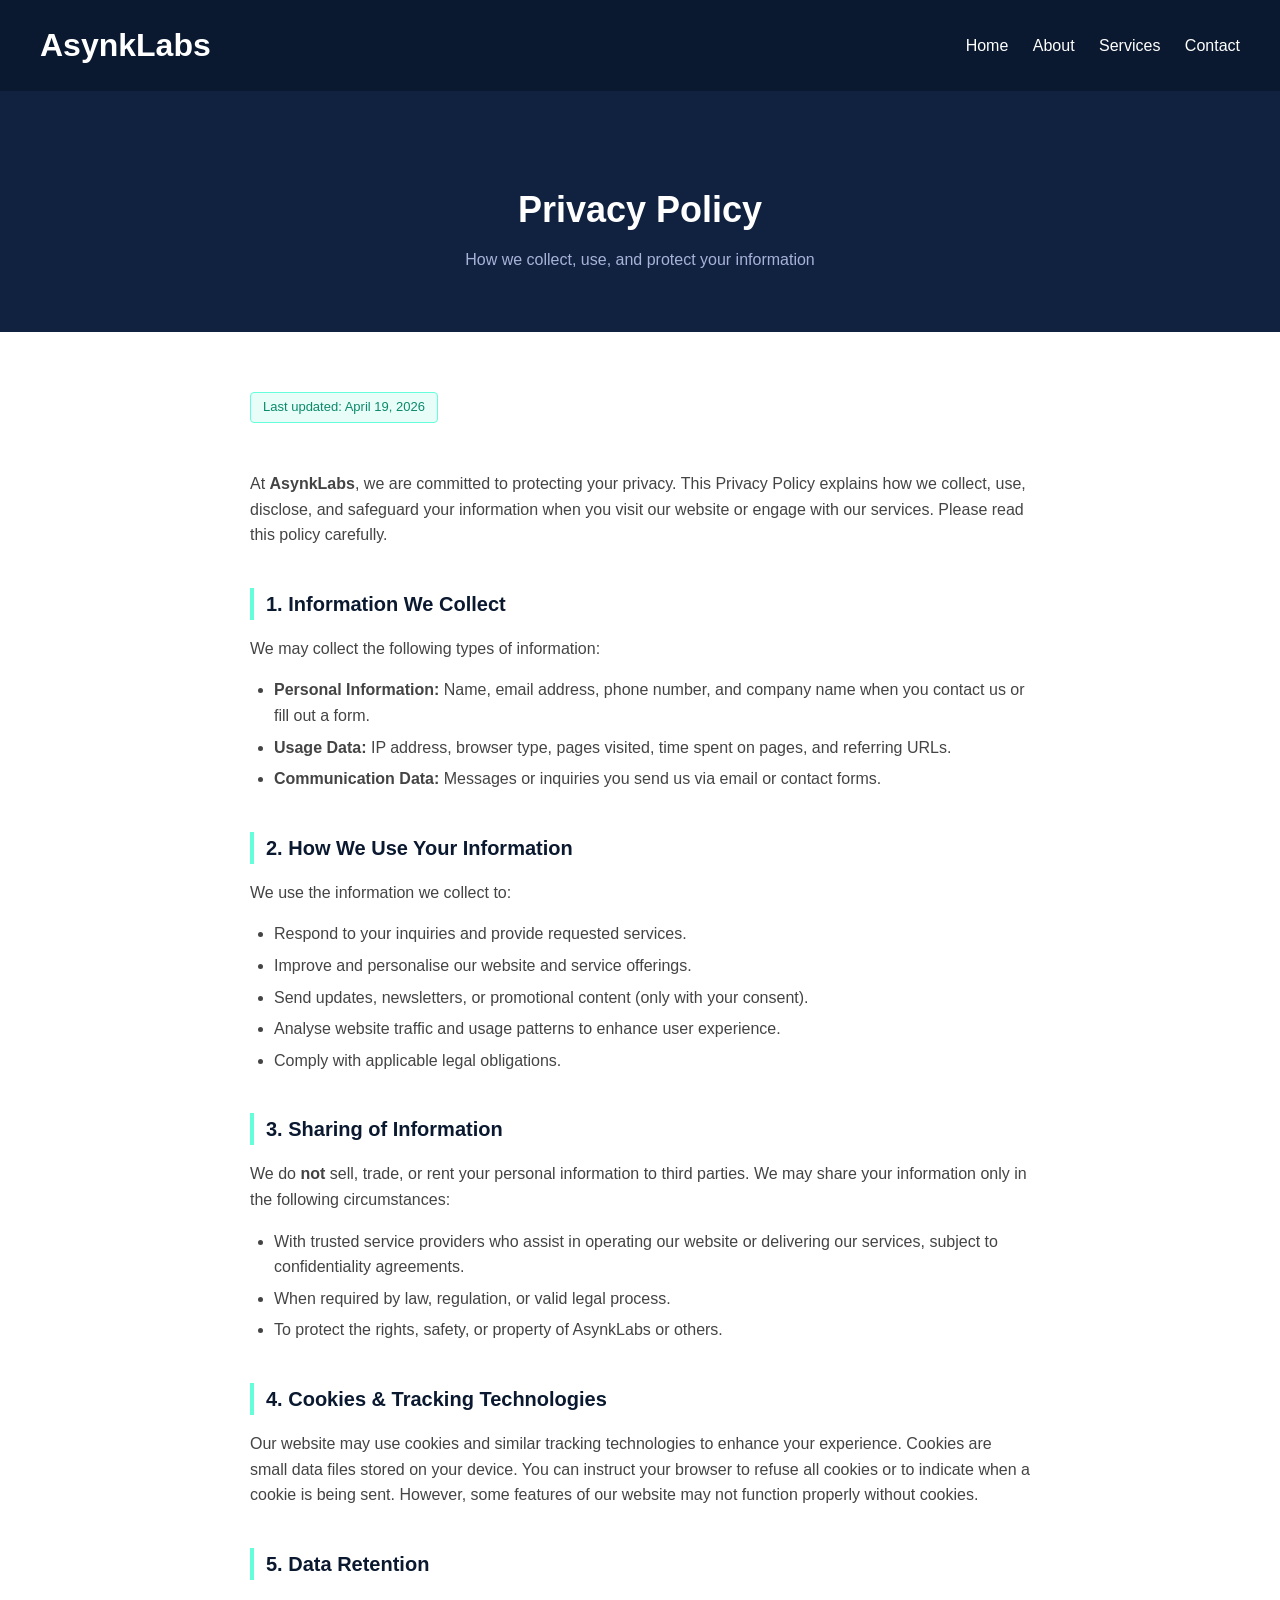
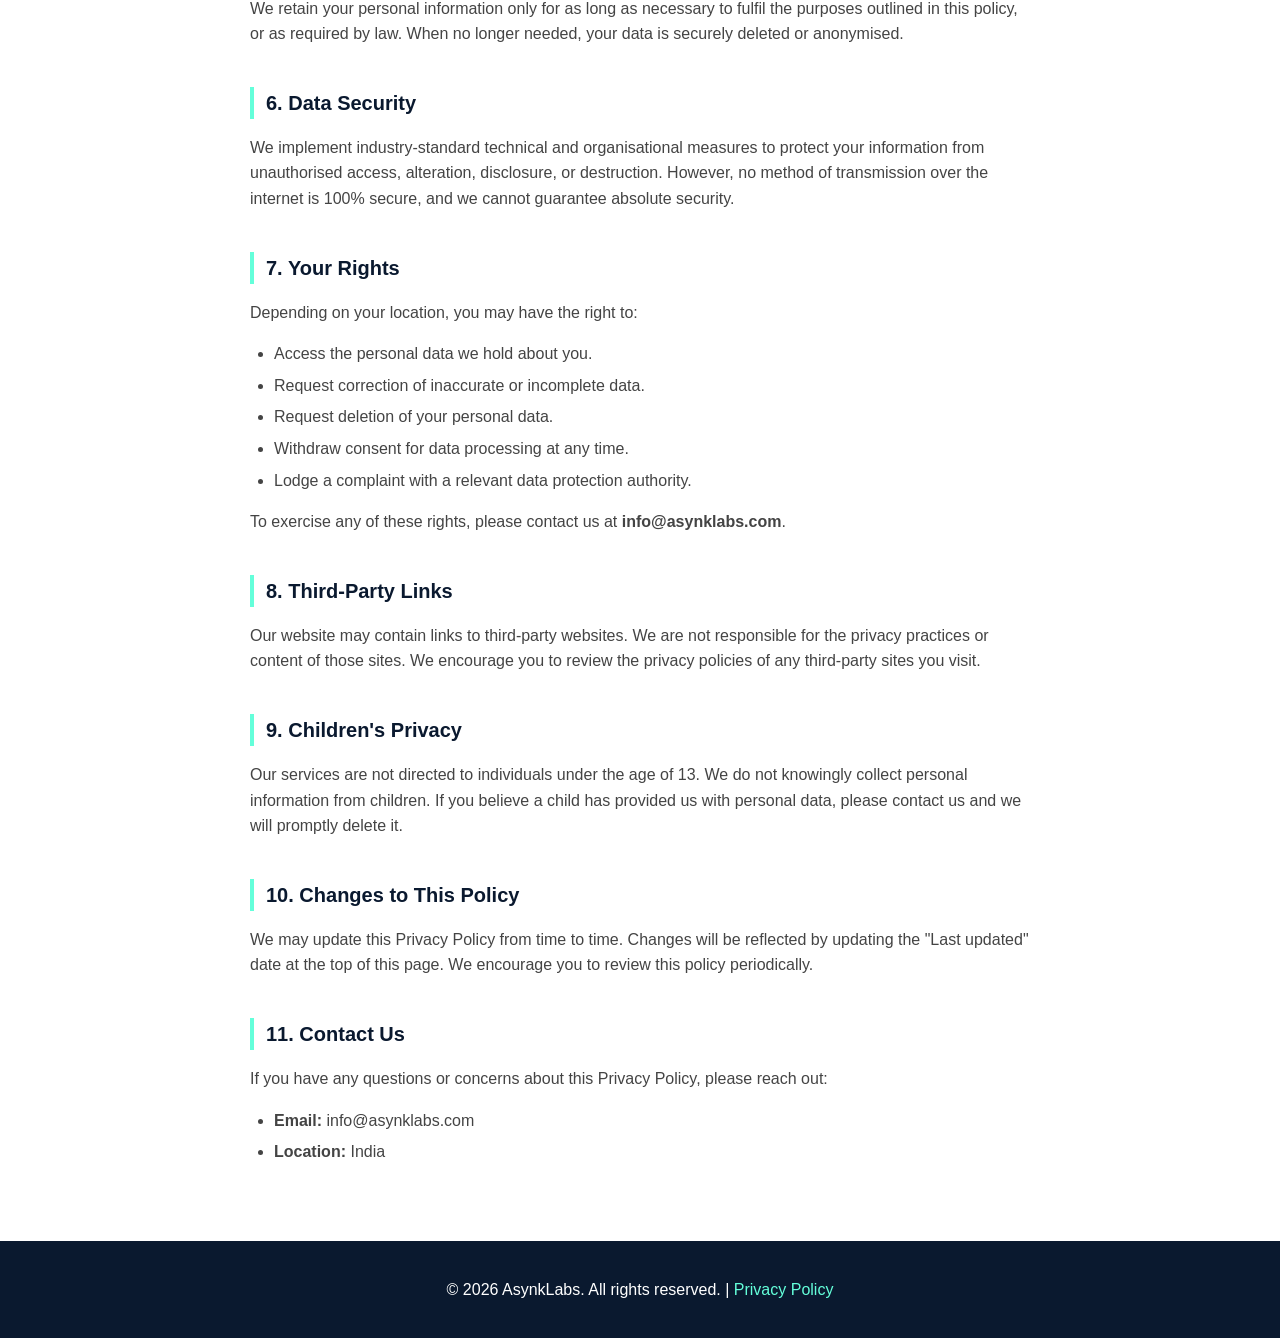
==== website/privacy/index.html @ 5ed9a12c "privacy page added" ====
<!DOCTYPE html>
<html lang="en">
<head>
  <meta charset="UTF-8">
  <title>Privacy Policy | AsynkLabs</title>
  <meta name="viewport" content="width=device-width, initial-scale=1.0">
  <link rel="stylesheet" href="../css/style.css">
</head>

<body>

<header>
  <h1>AsynkLabs</h1>
  <nav>
    <a href="../index.html">Home</a>
    <a href="../index.html#about">About</a>
    <a href="../index.html#services">Services</a>
    <a href="../index.html#contact">Contact</a>
  </nav>
</header>

<section class="policy-hero">
  <h2>Privacy Policy</h2>
  <p>How we collect, use, and protect your information</p>
</section>

<div class="policy-content">

  <span class="last-updated">Last updated: April 19, 2026</span>

  <p>
    At <strong>AsynkLabs</strong>, we are committed to protecting your privacy. This Privacy Policy
    explains how we collect, use, disclose, and safeguard your information when you visit our website
    or engage with our services. Please read this policy carefully.
  </p>

  <h3>1. Information We Collect</h3>
  <p>We may collect the following types of information:</p>
  <ul>
    <li><strong>Personal Information:</strong> Name, email address, phone number, and company name when you contact us or fill out a form.</li>
    <li><strong>Usage Data:</strong> IP address, browser type, pages visited, time spent on pages, and referring URLs.</li>
    <li><strong>Communication Data:</strong> Messages or inquiries you send us via email or contact forms.</li>
  </ul>

  <h3>2. How We Use Your Information</h3>
  <p>We use the information we collect to:</p>
  <ul>
    <li>Respond to your inquiries and provide requested services.</li>
    <li>Improve and personalise our website and service offerings.</li>
    <li>Send updates, newsletters, or promotional content (only with your consent).</li>
    <li>Analyse website traffic and usage patterns to enhance user experience.</li>
    <li>Comply with applicable legal obligations.</li>
  </ul>

  <h3>3. Sharing of Information</h3>
  <p>
    We do <strong>not</strong> sell, trade, or rent your personal information to third parties.
    We may share your information only in the following circumstances:
  </p>
  <ul>
    <li>With trusted service providers who assist in operating our website or delivering our services, subject to confidentiality agreements.</li>
    <li>When required by law, regulation, or valid legal process.</li>
    <li>To protect the rights, safety, or property of AsynkLabs or others.</li>
  </ul>

  <h3>4. Cookies & Tracking Technologies</h3>
  <p>
    Our website may use cookies and similar tracking technologies to enhance your experience.
    Cookies are small data files stored on your device. You can instruct your browser to refuse
    all cookies or to indicate when a cookie is being sent. However, some features of our website
    may not function properly without cookies.
  </p>

  <h3>5. Data Retention</h3>
  <p>
    We retain your personal information only for as long as necessary to fulfil the purposes
    outlined in this policy, or as required by law. When no longer needed, your data is
    securely deleted or anonymised.
  </p>

  <h3>6. Data Security</h3>
  <p>
    We implement industry-standard technical and organisational measures to protect your
    information from unauthorised access, alteration, disclosure, or destruction. However,
    no method of transmission over the internet is 100% secure, and we cannot guarantee
    absolute security.
  </p>

  <h3>7. Your Rights</h3>
  <p>Depending on your location, you may have the right to:</p>
  <ul>
    <li>Access the personal data we hold about you.</li>
    <li>Request correction of inaccurate or incomplete data.</li>
    <li>Request deletion of your personal data.</li>
    <li>Withdraw consent for data processing at any time.</li>
    <li>Lodge a complaint with a relevant data protection authority.</li>
  </ul>
  <p>To exercise any of these rights, please contact us at <strong>info@asynklabs.com</strong>.</p>

  <h3>8. Third-Party Links</h3>
  <p>
    Our website may contain links to third-party websites. We are not responsible for the
    privacy practices or content of those sites. We encourage you to review the privacy
    policies of any third-party sites you visit.
  </p>

  <h3>9. Children's Privacy</h3>
  <p>
    Our services are not directed to individuals under the age of 13. We do not knowingly
    collect personal information from children. If you believe a child has provided us with
    personal data, please contact us and we will promptly delete it.
  </p>

  <h3>10. Changes to This Policy</h3>
  <p>
    We may update this Privacy Policy from time to time. Changes will be reflected by updating
    the "Last updated" date at the top of this page. We encourage you to review this policy
    periodically.
  </p>

  <h3>11. Contact Us</h3>
  <p>If you have any questions or concerns about this Privacy Policy, please reach out:</p>
  <ul>
    <li><strong>Email:</strong> info@asynklabs.com</li>
    <li><strong>Location:</strong> India</li>
  </ul>

</div>

<footer>
  <p>
    © 2026 AsynkLabs. All rights reserved. |
    <a href="../privacy/">Privacy Policy</a>
  </p>
</footer>

</body>
</html>
---- website/css/style.css ----
/* AsynkLabs — Shared Stylesheet */

* {
  box-sizing: border-box;
}

body {
  margin: 0;
  font-family: Arial, sans-serif;
  line-height: 1.6;
  color: #222;
}

/* ── Header ── */
header {
  background: #0a192f;
  color: #fff;
  padding: 20px 40px;
  display: flex;
  justify-content: space-between;
  align-items: center;
}

header h1 {
  margin: 0;
}

nav a {
  color: #fff;
  margin-left: 20px;
  text-decoration: none;
}

nav a:hover {
  color: #64ffda;
}

/* ── Hero ── */
.hero {
  background: #112240;
  color: white;
  padding: 80px 40px;
  text-align: center;
}

.hero h2 {
  font-size: 40px;
  margin-bottom: 10px;
}

/* ── Generic section ── */
.section {
  padding: 60px 40px;
  text-align: center;
}

/* ── Service cards ── */
.services {
  display: grid;
  grid-template-columns: repeat(auto-fit, minmax(250px, 1fr));
  gap: 20px;
  margin-top: 30px;
}

.card {
  padding: 20px;
  border: 1px solid #ddd;
  border-radius: 10px;
}

/* ── Button ── */
.btn {
  background: #64ffda;
  color: #000;
  padding: 10px 20px;
  border: none;
  border-radius: 5px;
  cursor: pointer;
  margin-top: 15px;
  font-size: 15px;
}

.btn:hover {
  background: #52d4b8;
}

/* ── Footer ── */
footer {
  background: #0a192f;
  color: white;
  text-align: center;
  padding: 20px;
}

footer a {
  color: #64ffda;
  text-decoration: none;
}

footer a:hover {
  text-decoration: underline;
}

/* ── Privacy Policy page ── */
.policy-hero {
  background: #112240;
  color: #fff;
  padding: 60px 40px;
  text-align: center;
}

.policy-hero h2 {
  font-size: 36px;
  margin-bottom: 8px;
}

.policy-hero p {
  color: #a8b2d8;
  margin: 0;
}

.policy-content {
  max-width: 860px;
  margin: 0 auto;
  padding: 60px 40px;
}

.policy-content h3 {
  color: #0a192f;
  margin-top: 40px;
  margin-bottom: 8px;
  font-size: 20px;
  border-left: 4px solid #64ffda;
  padding-left: 12px;
}

.policy-content p,
.policy-content ul {
  color: #444;
  margin-bottom: 16px;
}

.policy-content ul {
  padding-left: 24px;
}

.policy-content ul li {
  margin-bottom: 6px;
}

.policy-content .last-updated {
  display: inline-block;
  background: #e8fdf8;
  color: #0a8a6a;
  border: 1px solid #64ffda;
  border-radius: 4px;
  padding: 4px 12px;
  font-size: 13px;
  margin-bottom: 32px;
}
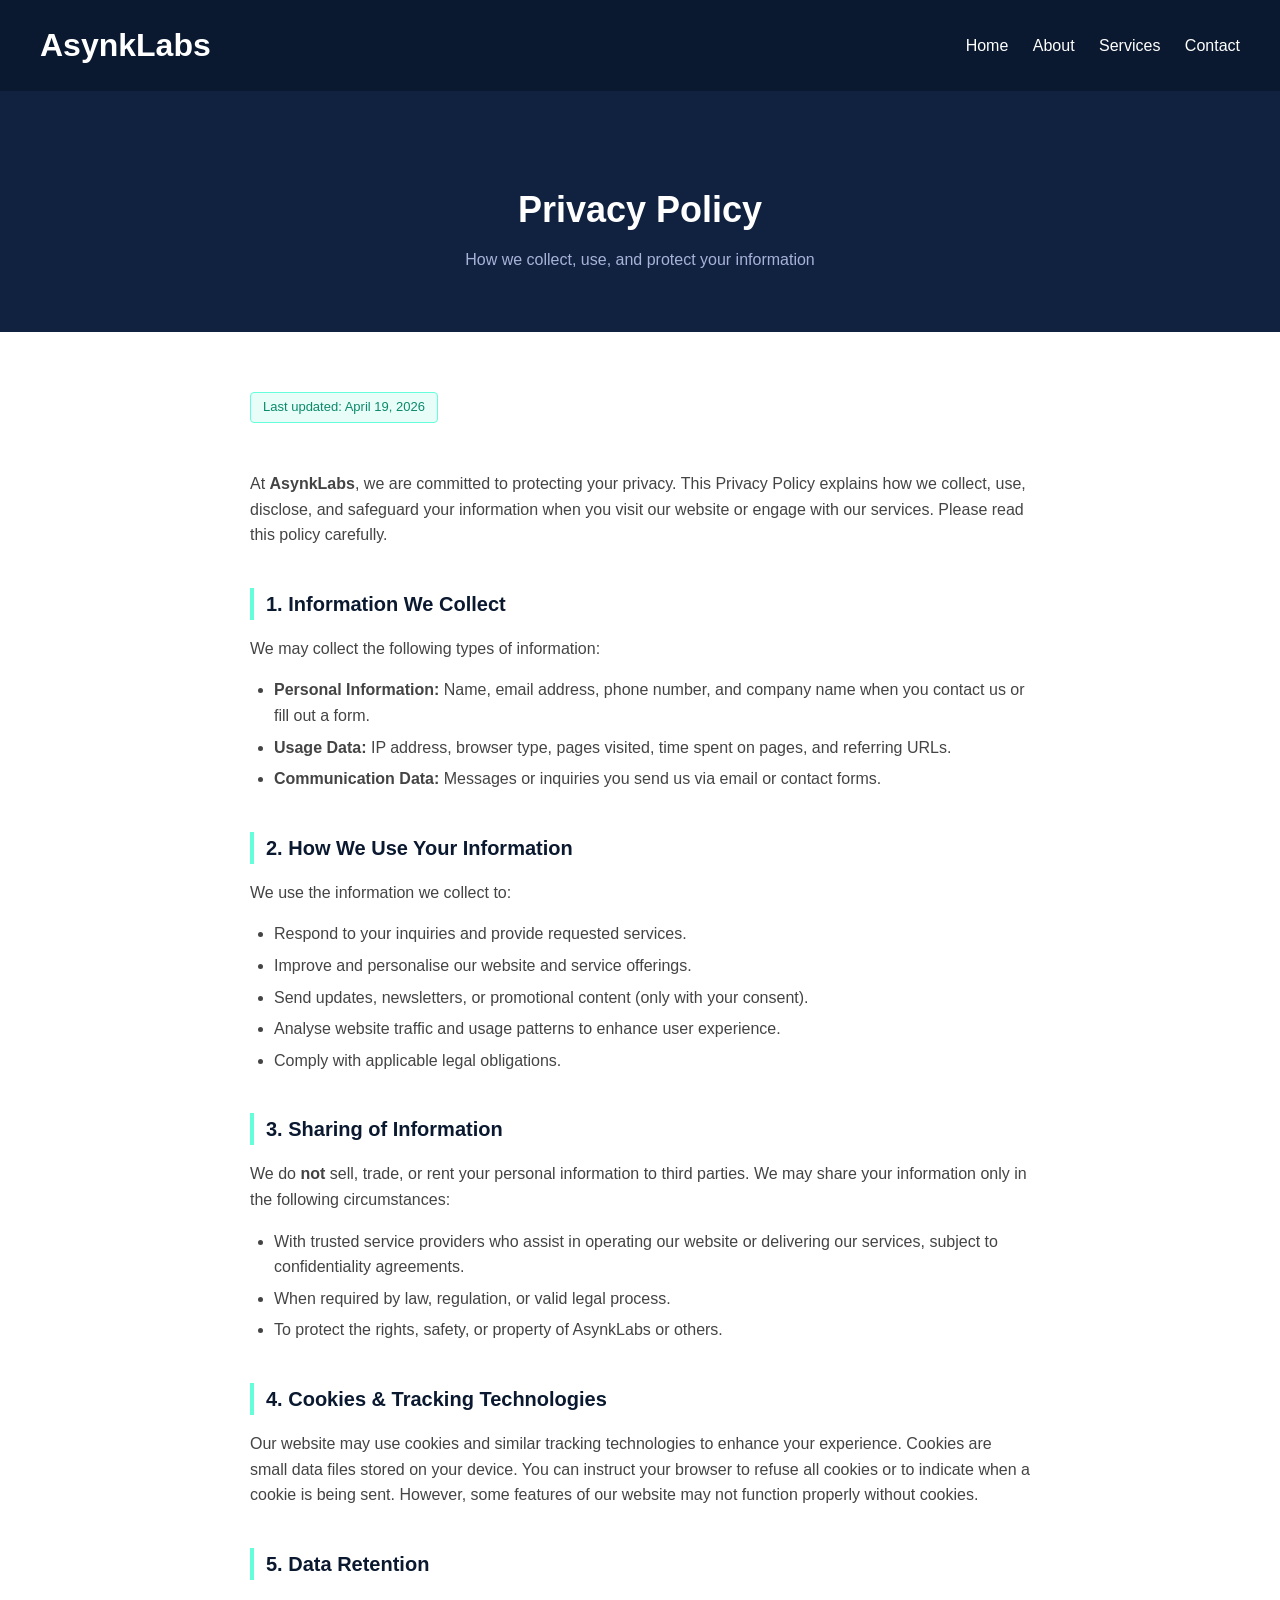
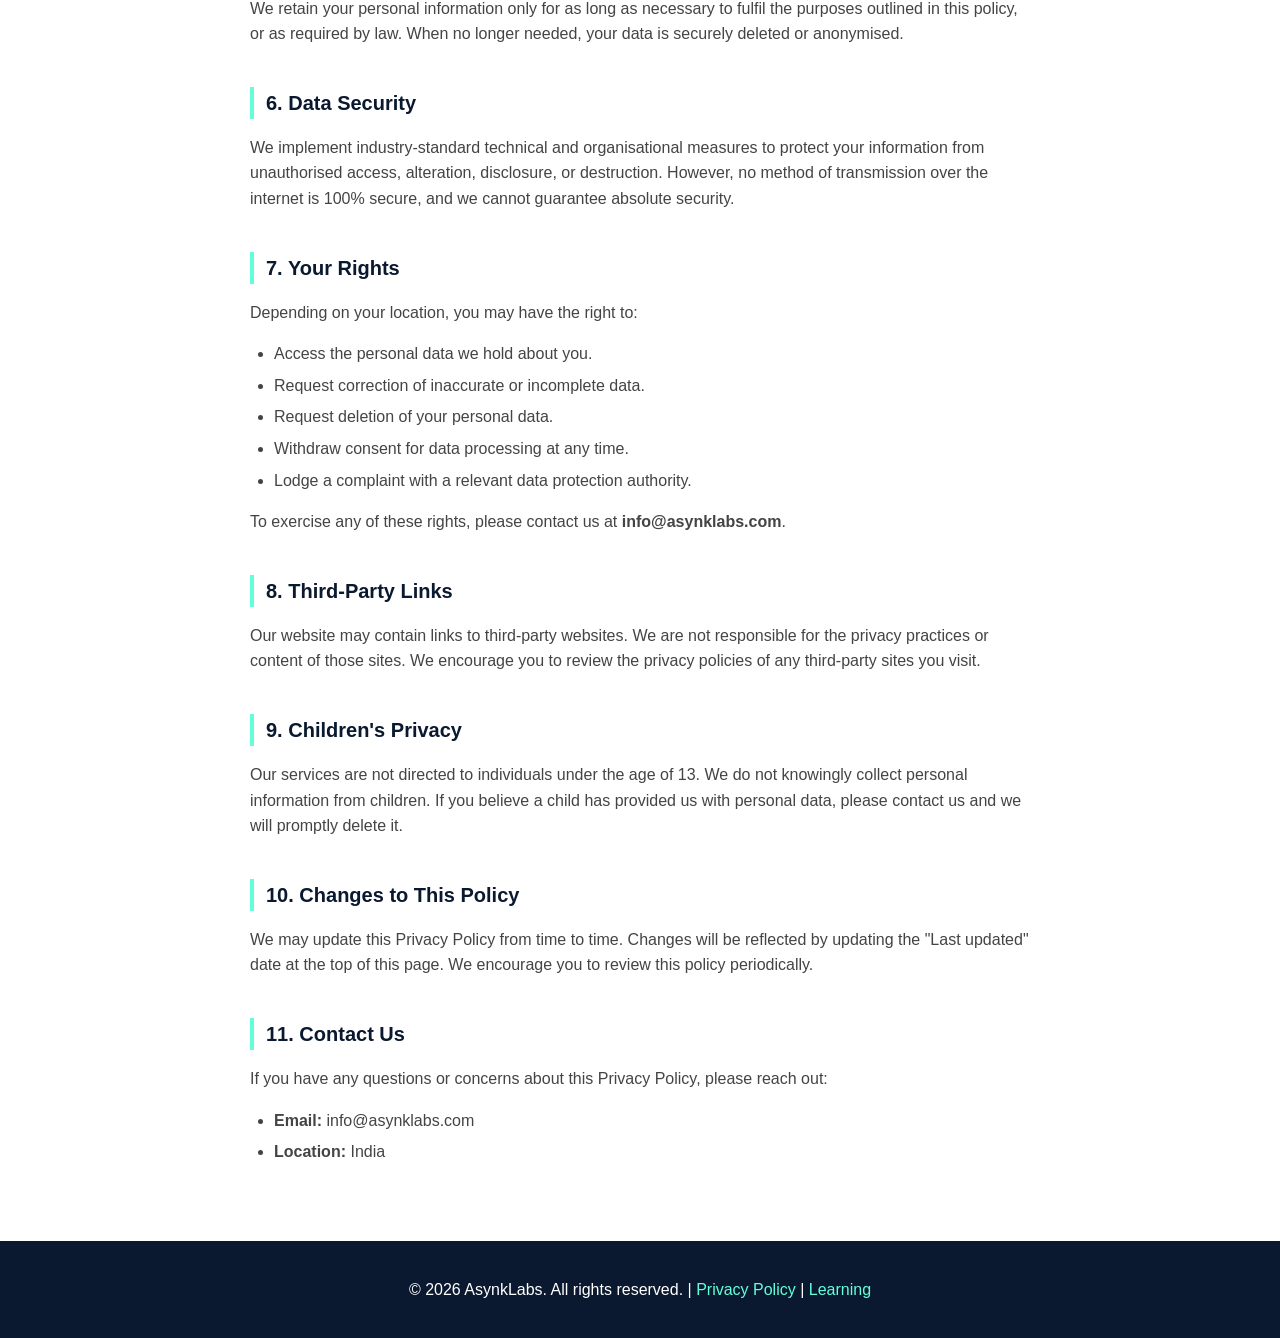
==== commit d740e638: "added link to learning site" ====
--- a/website/privacy/index.html
+++ b/website/privacy/index.html
@@ -130,7 +130,8 @@
 <footer>
   <p>
     © 2026 AsynkLabs. All rights reserved. |
-    <a href="../privacy/">Privacy Policy</a>
+    <a href="../privacy/">Privacy Policy</a> |
+    <a href="https://learning.asynklabs.com/" target="_blank" rel="noopener noreferrer">Learning</a>
   </p>
 </footer>
 
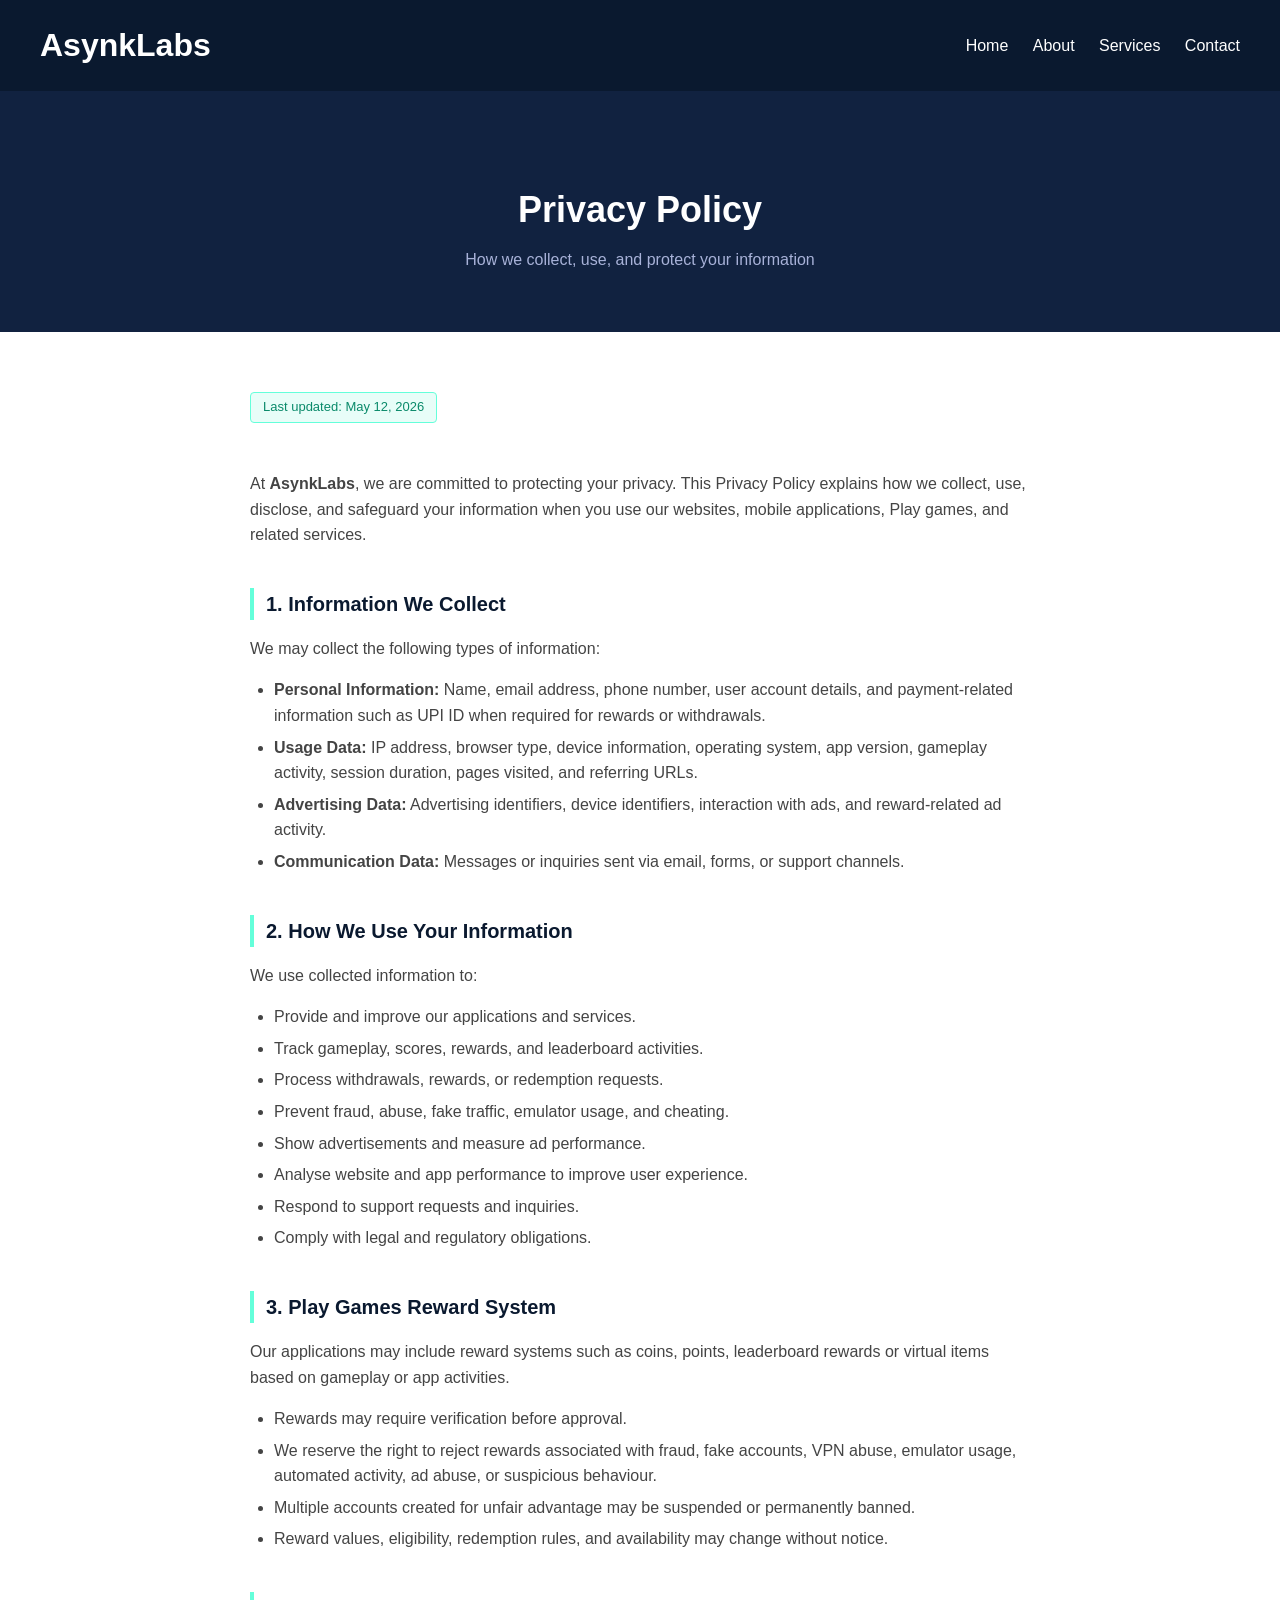
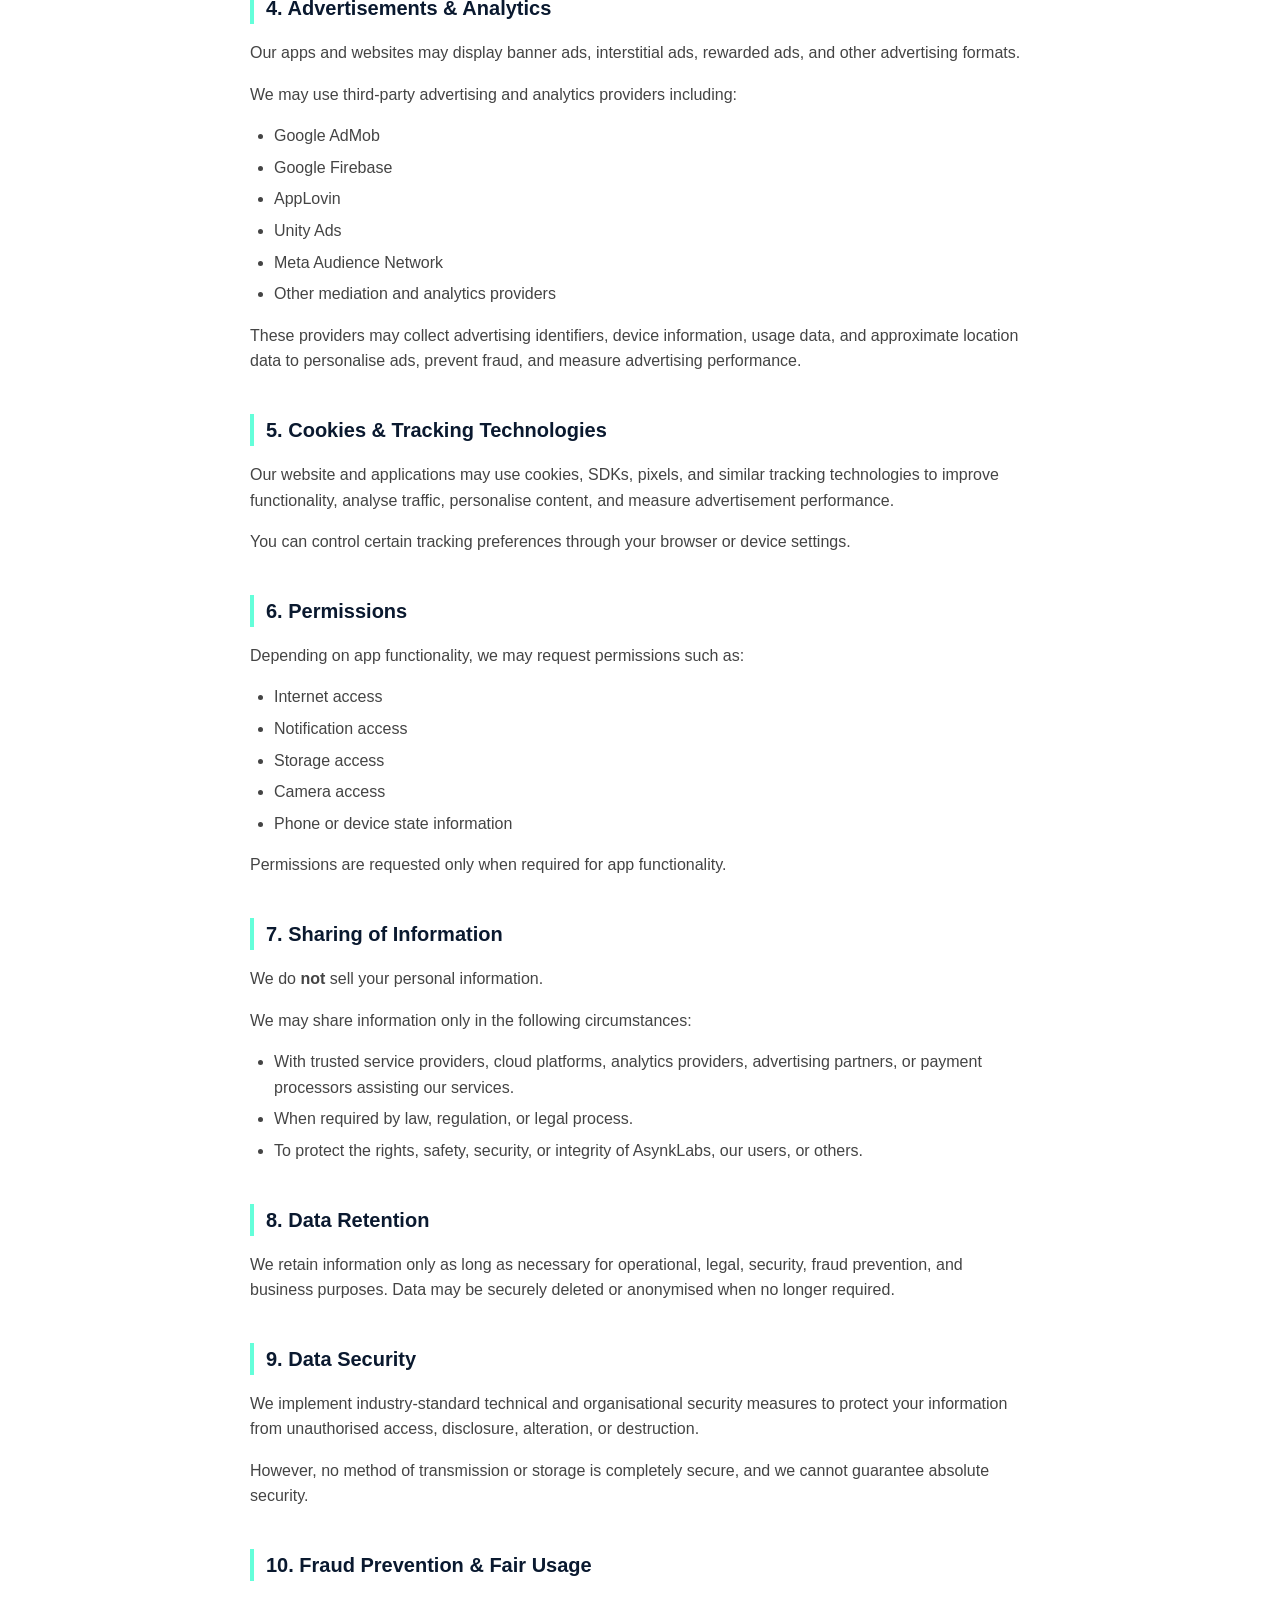
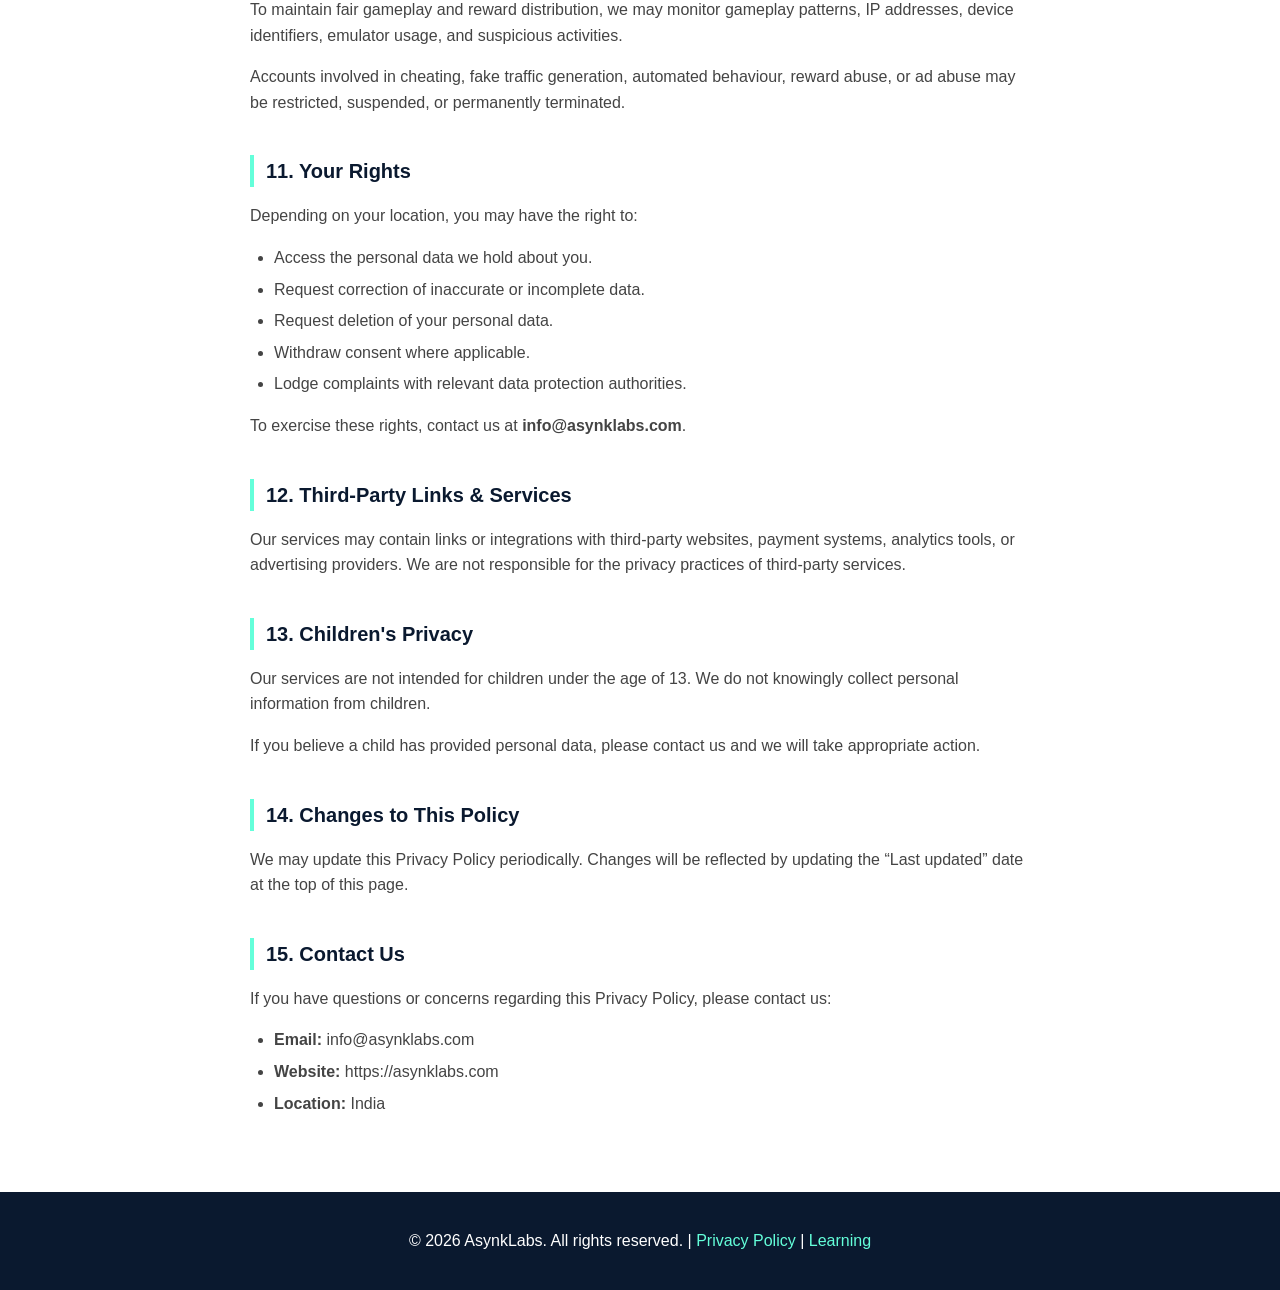
==== commit 5762876d: "policy update" ====
--- a/website/privacy/index.html
+++ b/website/privacy/index.html
@@ -26,102 +26,260 @@
 
 <div class="policy-content">
 
-  <span class="last-updated">Last updated: April 19, 2026</span>
-
-  <p>
-    At <strong>AsynkLabs</strong>, we are committed to protecting your privacy. This Privacy Policy
-    explains how we collect, use, disclose, and safeguard your information when you visit our website
-    or engage with our services. Please read this policy carefully.
+  <span class="last-updated">Last updated: May 12, 2026</span>
+
+  <p>
+    At <strong>AsynkLabs</strong>, we are committed to protecting your privacy.
+    This Privacy Policy explains how we collect, use, disclose, and safeguard
+    your information when you use our websites, mobile applications,
+    Play games, and related services.
   </p>
 
   <h3>1. Information We Collect</h3>
+
   <p>We may collect the following types of information:</p>
-  <ul>
-    <li><strong>Personal Information:</strong> Name, email address, phone number, and company name when you contact us or fill out a form.</li>
-    <li><strong>Usage Data:</strong> IP address, browser type, pages visited, time spent on pages, and referring URLs.</li>
-    <li><strong>Communication Data:</strong> Messages or inquiries you send us via email or contact forms.</li>
+
+  <ul>
+    <li>
+      <strong>Personal Information:</strong>
+      Name, email address, phone number, user account details,
+      and payment-related information such as UPI ID when required
+      for rewards or withdrawals.
+    </li>
+
+    <li>
+      <strong>Usage Data:</strong>
+      IP address, browser type, device information, operating system,
+      app version, gameplay activity, session duration, pages visited,
+      and referring URLs.
+    </li>
+
+    <li>
+      <strong>Advertising Data:</strong>
+      Advertising identifiers, device identifiers, interaction with ads,
+      and reward-related ad activity.
+    </li>
+
+    <li>
+      <strong>Communication Data:</strong>
+      Messages or inquiries sent via email, forms, or support channels.
+    </li>
   </ul>
 
   <h3>2. How We Use Your Information</h3>
-  <p>We use the information we collect to:</p>
-  <ul>
-    <li>Respond to your inquiries and provide requested services.</li>
-    <li>Improve and personalise our website and service offerings.</li>
-    <li>Send updates, newsletters, or promotional content (only with your consent).</li>
-    <li>Analyse website traffic and usage patterns to enhance user experience.</li>
-    <li>Comply with applicable legal obligations.</li>
-  </ul>
-
-  <h3>3. Sharing of Information</h3>
-  <p>
-    We do <strong>not</strong> sell, trade, or rent your personal information to third parties.
-    We may share your information only in the following circumstances:
-  </p>
-  <ul>
-    <li>With trusted service providers who assist in operating our website or delivering our services, subject to confidentiality agreements.</li>
-    <li>When required by law, regulation, or valid legal process.</li>
-    <li>To protect the rights, safety, or property of AsynkLabs or others.</li>
-  </ul>
-
-  <h3>4. Cookies & Tracking Technologies</h3>
-  <p>
-    Our website may use cookies and similar tracking technologies to enhance your experience.
-    Cookies are small data files stored on your device. You can instruct your browser to refuse
-    all cookies or to indicate when a cookie is being sent. However, some features of our website
-    may not function properly without cookies.
-  </p>
-
-  <h3>5. Data Retention</h3>
-  <p>
-    We retain your personal information only for as long as necessary to fulfil the purposes
-    outlined in this policy, or as required by law. When no longer needed, your data is
-    securely deleted or anonymised.
-  </p>
-
-  <h3>6. Data Security</h3>
-  <p>
-    We implement industry-standard technical and organisational measures to protect your
-    information from unauthorised access, alteration, disclosure, or destruction. However,
-    no method of transmission over the internet is 100% secure, and we cannot guarantee
-    absolute security.
-  </p>
-
-  <h3>7. Your Rights</h3>
+
+  <p>We use collected information to:</p>
+
+  <ul>
+    <li>Provide and improve our applications and services.</li>
+    <li>Track gameplay, scores, rewards, and leaderboard activities.</li>
+    <li>Process withdrawals, rewards, or redemption requests.</li>
+    <li>Prevent fraud, abuse, fake traffic, emulator usage, and cheating.</li>
+    <li>Show advertisements and measure ad performance.</li>
+    <li>Analyse website and app performance to improve user experience.</li>
+    <li>Respond to support requests and inquiries.</li>
+    <li>Comply with legal and regulatory obligations.</li>
+  </ul>
+
+  <h3>3. Play Games Reward System</h3>
+
+  <p>
+    Our applications may include reward systems such as coins, points,
+    leaderboard rewards or virtual items based
+    on gameplay or app activities.
+  </p>
+
+  <ul>
+    <li>Rewards may require verification before approval.</li>
+    <li>
+      We reserve the right to reject rewards associated with fraud,
+      fake accounts, VPN abuse, emulator usage, automated activity,
+      ad abuse, or suspicious behaviour.
+    </li>
+    <li>
+      Multiple accounts created for unfair advantage may be suspended
+      or permanently banned.
+    </li>
+    <li>
+      Reward values, eligibility, redemption rules, and availability
+      may change without notice.
+    </li>
+  </ul>
+
+  <h3>4. Advertisements & Analytics</h3>
+
+  <p>
+    Our apps and websites may display banner ads, interstitial ads,
+    rewarded ads, and other advertising formats.
+  </p>
+
+  <p>
+    We may use third-party advertising and analytics providers including:
+  </p>
+
+  <ul>
+    <li>Google AdMob</li>
+    <li>Google Firebase</li>
+    <li>AppLovin</li>
+    <li>Unity Ads</li>
+    <li>Meta Audience Network</li>
+    <li>Other mediation and analytics providers</li>
+  </ul>
+
+  <p>
+    These providers may collect advertising identifiers, device information,
+    usage data, and approximate location data to personalise ads,
+    prevent fraud, and measure advertising performance.
+  </p>
+
+  <h3>5. Cookies & Tracking Technologies</h3>
+
+  <p>
+    Our website and applications may use cookies, SDKs, pixels,
+    and similar tracking technologies to improve functionality,
+    analyse traffic, personalise content, and measure advertisement performance.
+  </p>
+
+  <p>
+    You can control certain tracking preferences through your browser
+    or device settings.
+  </p>
+
+  <h3>6. Permissions</h3>
+
+  <p>
+    Depending on app functionality, we may request permissions such as:
+  </p>
+
+  <ul>
+    <li>Internet access</li>
+    <li>Notification access</li>
+    <li>Storage access</li>
+    <li>Camera access</li>
+    <li>Phone or device state information</li>
+  </ul>
+
+  <p>
+    Permissions are requested only when required for app functionality.
+  </p>
+
+  <h3>7. Sharing of Information</h3>
+
+  <p>
+    We do <strong>not</strong> sell your personal information.
+  </p>
+
+  <p>
+    We may share information only in the following circumstances:
+  </p>
+
+  <ul>
+    <li>
+      With trusted service providers, cloud platforms,
+      analytics providers, advertising partners,
+      or payment processors assisting our services.
+    </li>
+
+    <li>
+      When required by law, regulation, or legal process.
+    </li>
+
+    <li>
+      To protect the rights, safety, security,
+      or integrity of AsynkLabs, our users, or others.
+    </li>
+  </ul>
+
+  <h3>8. Data Retention</h3>
+
+  <p>
+    We retain information only as long as necessary for operational,
+    legal, security, fraud prevention, and business purposes.
+    Data may be securely deleted or anonymised when no longer required.
+  </p>
+
+  <h3>9. Data Security</h3>
+
+  <p>
+    We implement industry-standard technical and organisational
+    security measures to protect your information from unauthorised
+    access, disclosure, alteration, or destruction.
+  </p>
+
+  <p>
+    However, no method of transmission or storage is completely secure,
+    and we cannot guarantee absolute security.
+  </p>
+
+  <h3>10. Fraud Prevention & Fair Usage</h3>
+
+  <p>
+    To maintain fair gameplay and reward distribution,
+    we may monitor gameplay patterns, IP addresses,
+    device identifiers, emulator usage, and suspicious activities.
+  </p>
+
+  <p>
+    Accounts involved in cheating, fake traffic generation,
+    automated behaviour, reward abuse, or ad abuse may be
+    restricted, suspended, or permanently terminated.
+  </p>
+
+  <h3>11. Your Rights</h3>
+
   <p>Depending on your location, you may have the right to:</p>
+
   <ul>
     <li>Access the personal data we hold about you.</li>
     <li>Request correction of inaccurate or incomplete data.</li>
     <li>Request deletion of your personal data.</li>
-    <li>Withdraw consent for data processing at any time.</li>
-    <li>Lodge a complaint with a relevant data protection authority.</li>
-  </ul>
-  <p>To exercise any of these rights, please contact us at <strong>info@asynklabs.com</strong>.</p>
-
-  <h3>8. Third-Party Links</h3>
-  <p>
-    Our website may contain links to third-party websites. We are not responsible for the
-    privacy practices or content of those sites. We encourage you to review the privacy
-    policies of any third-party sites you visit.
-  </p>
-
-  <h3>9. Children's Privacy</h3>
-  <p>
-    Our services are not directed to individuals under the age of 13. We do not knowingly
-    collect personal information from children. If you believe a child has provided us with
-    personal data, please contact us and we will promptly delete it.
-  </p>
-
-  <h3>10. Changes to This Policy</h3>
-  <p>
-    We may update this Privacy Policy from time to time. Changes will be reflected by updating
-    the "Last updated" date at the top of this page. We encourage you to review this policy
-    periodically.
-  </p>
-
-  <h3>11. Contact Us</h3>
-  <p>If you have any questions or concerns about this Privacy Policy, please reach out:</p>
+    <li>Withdraw consent where applicable.</li>
+    <li>Lodge complaints with relevant data protection authorities.</li>
+  </ul>
+
+  <p>
+    To exercise these rights, contact us at
+    <strong>info@asynklabs.com</strong>.
+  </p>
+
+  <h3>12. Third-Party Links & Services</h3>
+
+  <p>
+    Our services may contain links or integrations with third-party
+    websites, payment systems, analytics tools, or advertising providers.
+    We are not responsible for the privacy practices of third-party services.
+  </p>
+
+  <h3>13. Children's Privacy</h3>
+
+  <p>
+    Our services are not intended for children under the age of 13.
+    We do not knowingly collect personal information from children.
+  </p>
+
+  <p>
+    If you believe a child has provided personal data,
+    please contact us and we will take appropriate action.
+  </p>
+
+  <h3>14. Changes to This Policy</h3>
+
+  <p>
+    We may update this Privacy Policy periodically.
+    Changes will be reflected by updating the
+    “Last updated” date at the top of this page.
+  </p>
+
+  <h3>15. Contact Us</h3>
+
+  <p>
+    If you have questions or concerns regarding this Privacy Policy,
+    please contact us:
+  </p>
+
   <ul>
     <li><strong>Email:</strong> info@asynklabs.com</li>
+    <li><strong>Website:</strong> https://asynklabs.com</li>
     <li><strong>Location:</strong> India</li>
   </ul>
 
@@ -136,4 +294,4 @@
 </footer>
 
 </body>
-</html>
+</html>
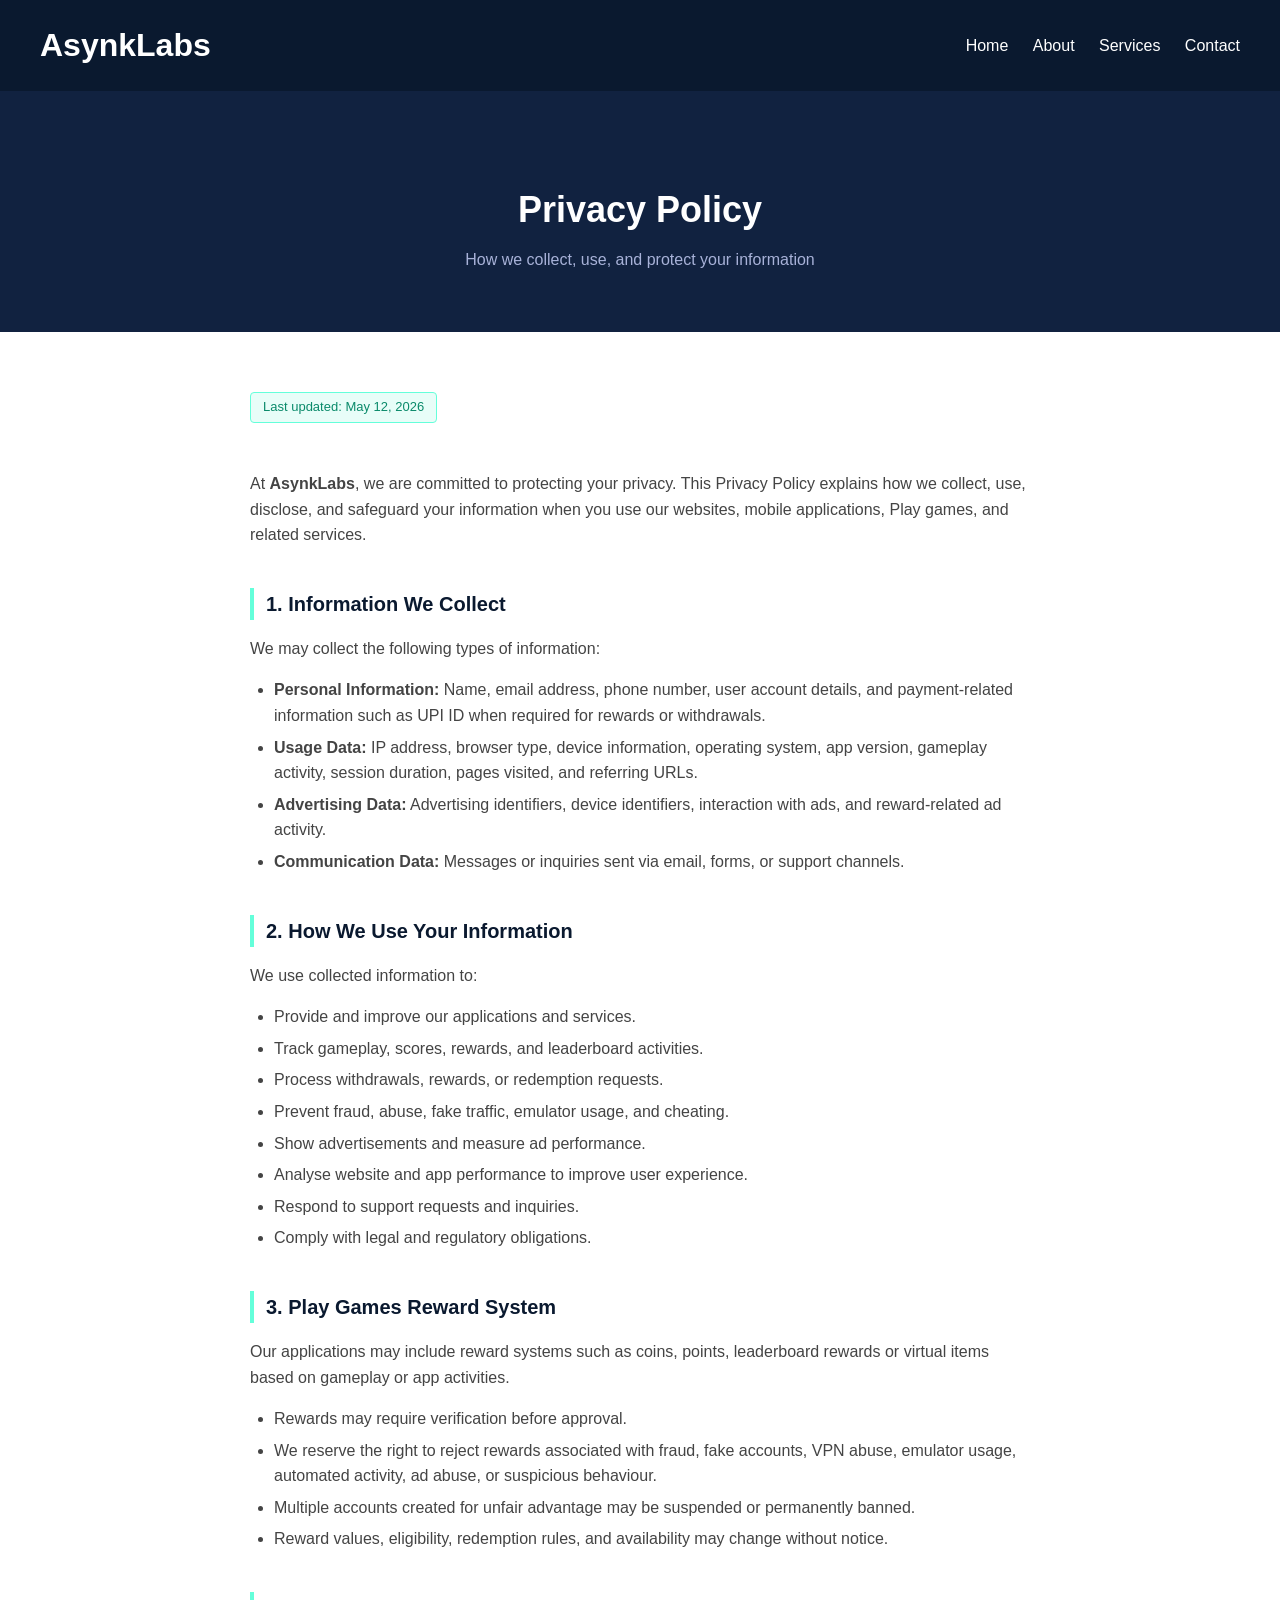
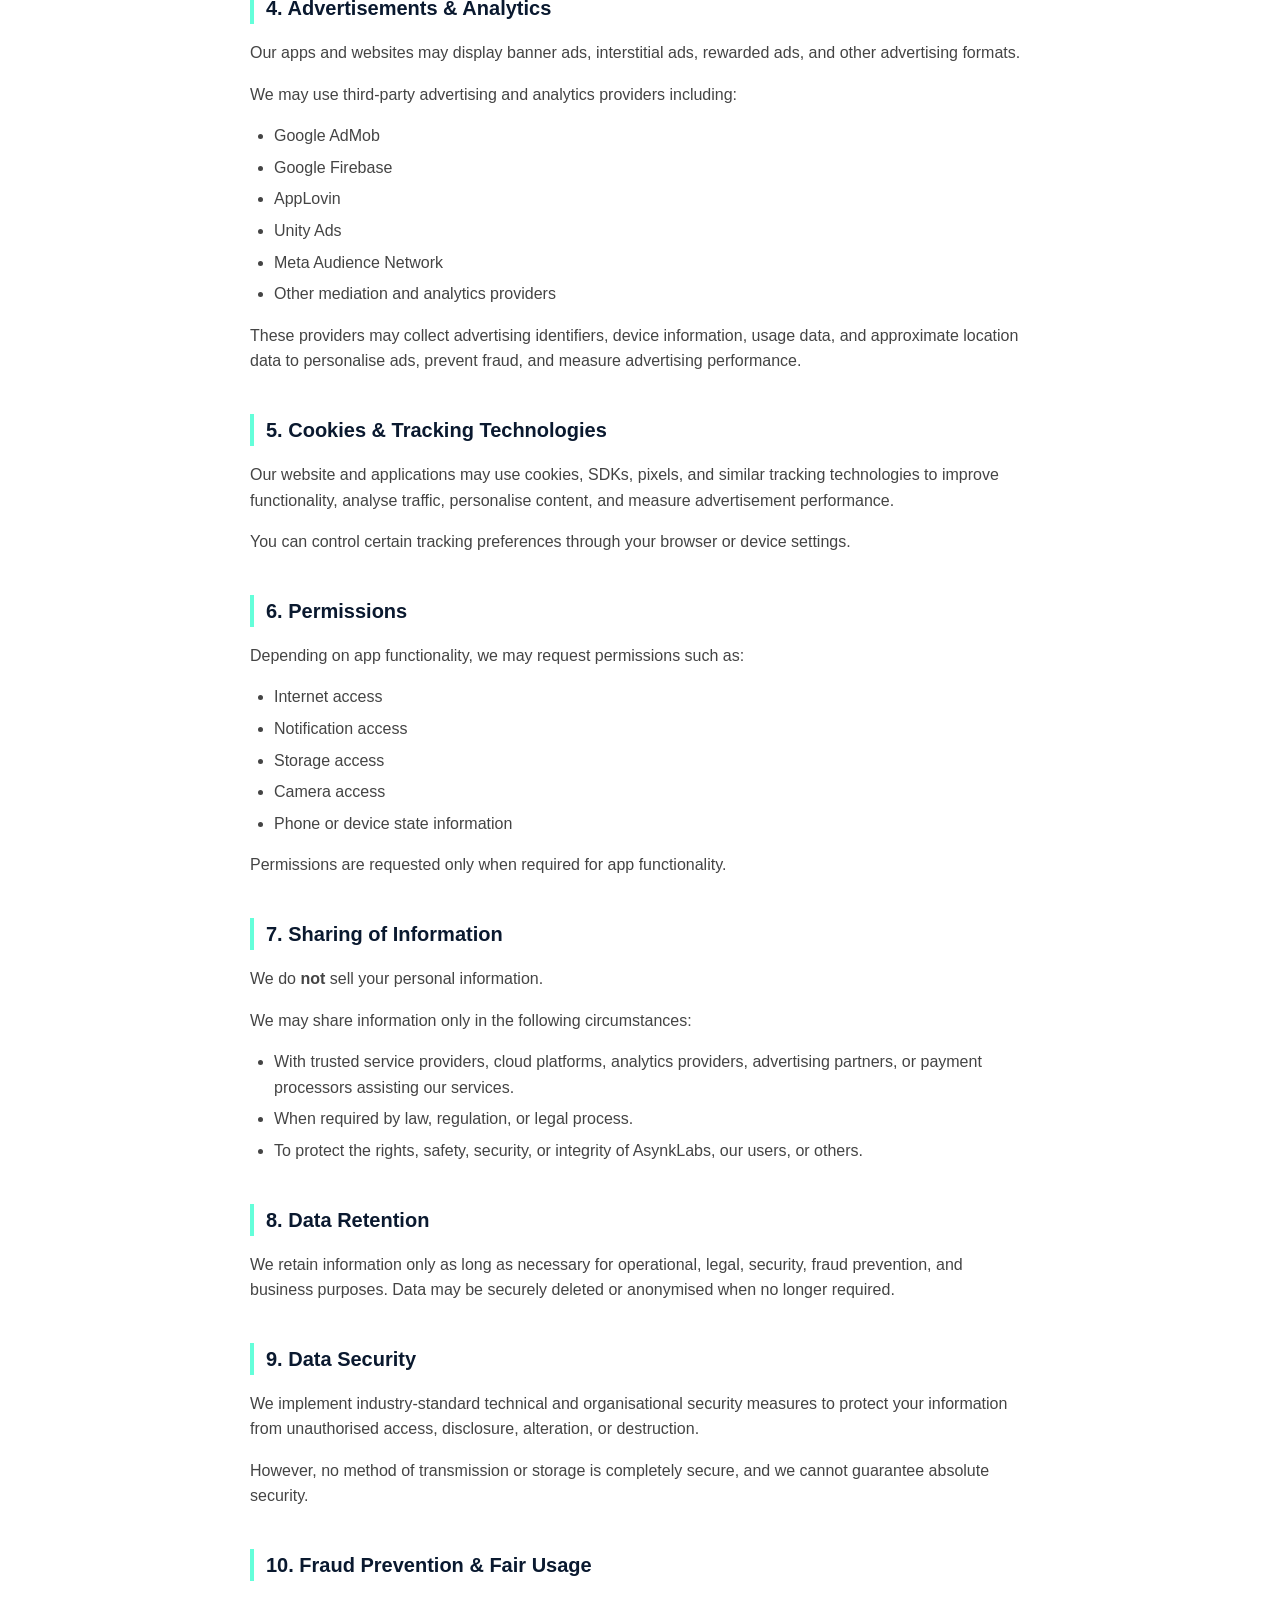
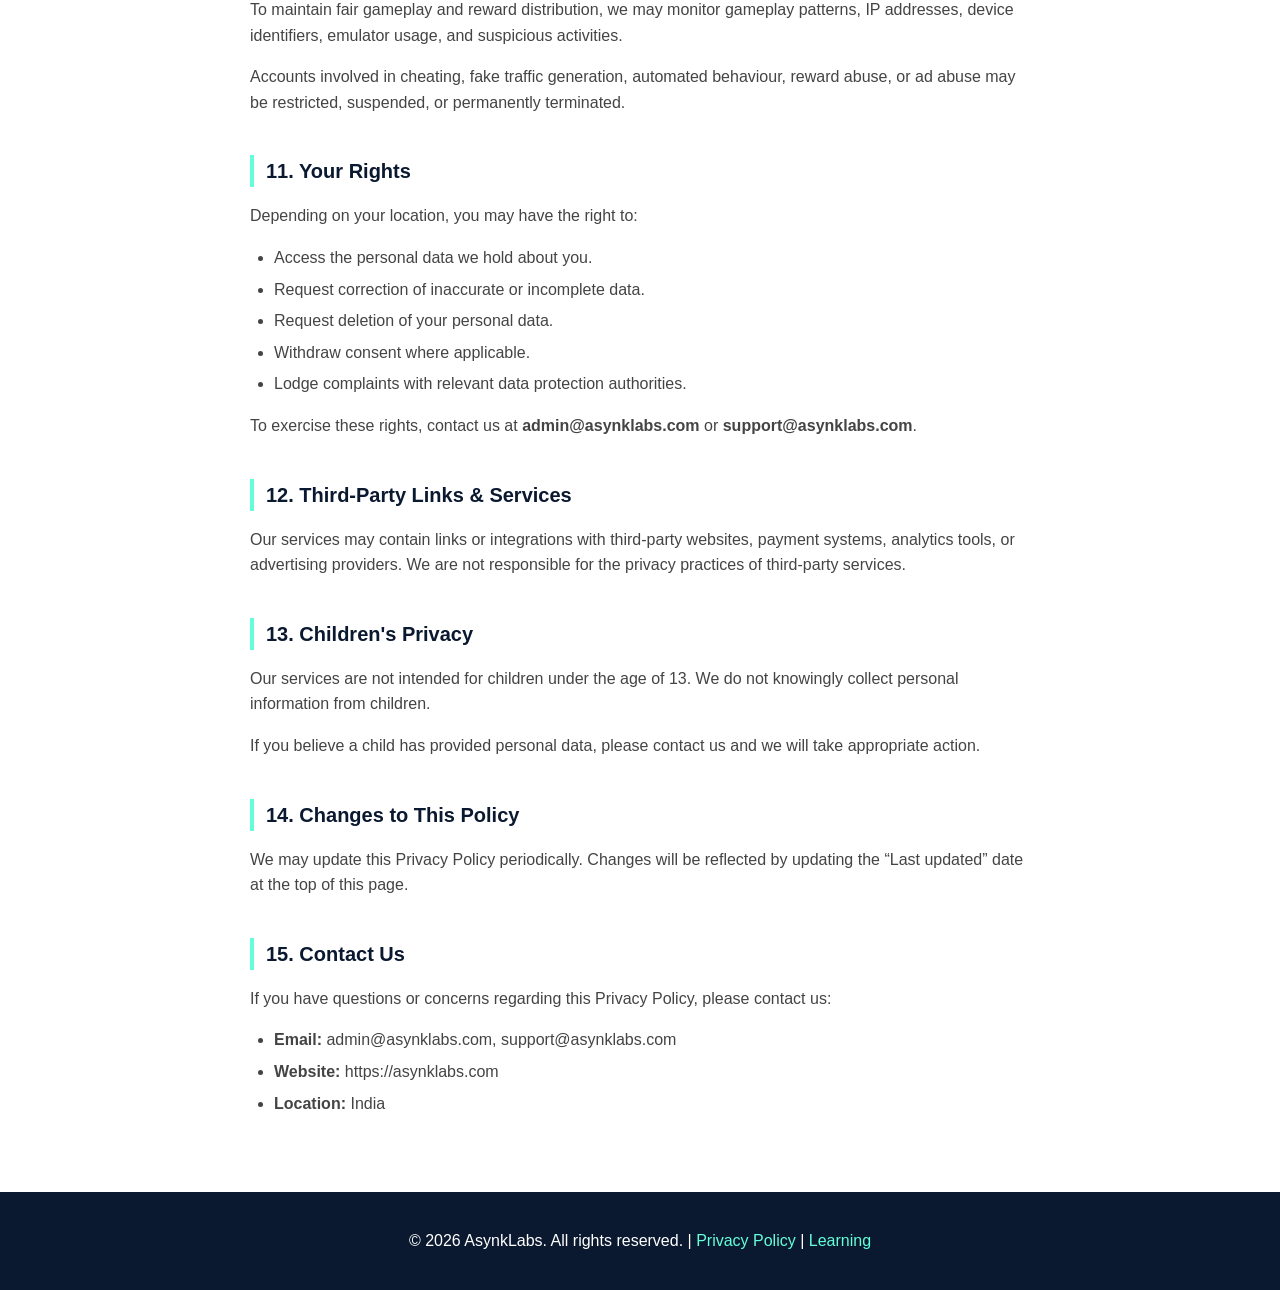
==== commit f042d45a: "policy email corrected" ====
--- a/website/privacy/index.html
+++ b/website/privacy/index.html
@@ -239,7 +239,7 @@
 
   <p>
     To exercise these rights, contact us at
-    <strong>info@asynklabs.com</strong>.
+    <strong>admin@asynklabs.com</strong> or <strong>support@asynklabs.com</strong>.
   </p>
 
   <h3>12. Third-Party Links & Services</h3>
@@ -278,7 +278,7 @@
   </p>
 
   <ul>
-    <li><strong>Email:</strong> info@asynklabs.com</li>
+    <li><strong>Email:</strong> admin@asynklabs.com, support@asynklabs.com</li>
     <li><strong>Website:</strong> https://asynklabs.com</li>
     <li><strong>Location:</strong> India</li>
   </ul>
